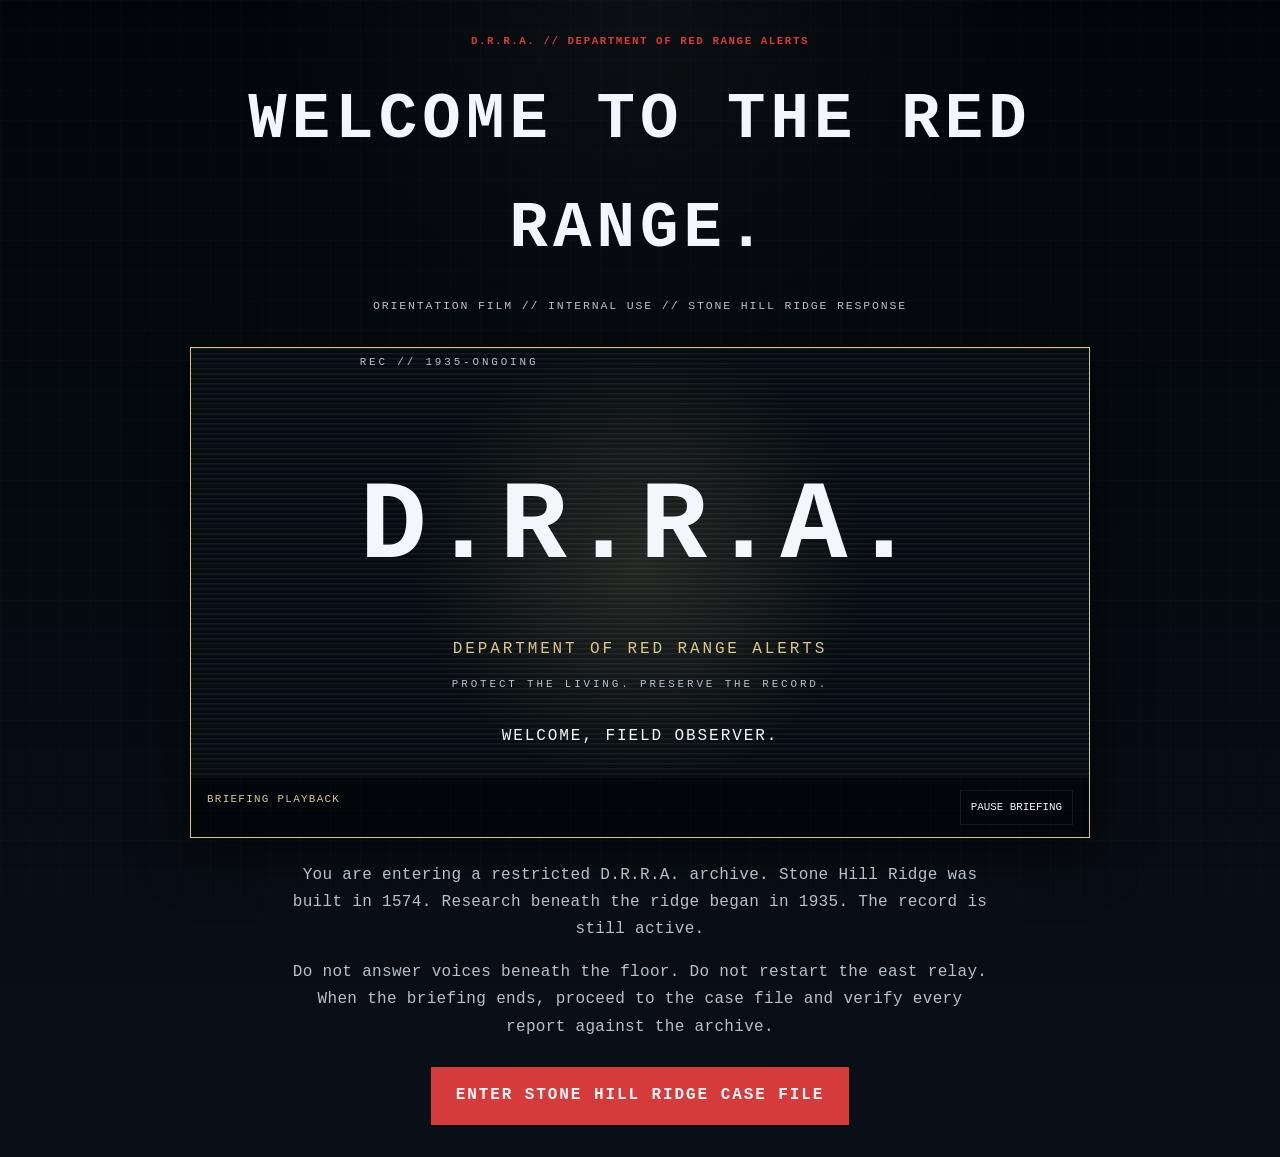
==== welcome.html @ 0f8f5e33 "Add DRRA welcome briefing page" ====
<!DOCTYPE html>
<html lang="en">
  <head>
    <meta charset="UTF-8" />
    <meta name="viewport" content="width=device-width, initial-scale=1.0" />
    <title>D.R.R.A. // Welcome Briefing</title>
    <link rel="stylesheet" href="styles.css" />
  </head>
  <body class="welcome-page">
    <main class="welcome-shell">
      <p class="section-tag">D.R.R.A. // DEPARTMENT OF RED RANGE ALERTS</p>
      <h1>WELCOME TO THE RED RANGE.</h1>
      <p class="welcome-subtitle">ORIENTATION FILM // INTERNAL USE // STONE HILL RIDGE RESPONSE</p>

      <section class="welcome-video" aria-label="D.R.R.A. welcome video">
        <div class="video-screen">
          <div class="video-scan"></div>
          <div class="video-frame">
            <span class="video-corner">REC // 1935-ONGOING</span>
            <strong>D.R.R.A.</strong>
            <span>DEPARTMENT OF RED RANGE ALERTS</span>
            <small>PROTECT THE LIVING. PRESERVE THE RECORD.</small>
          </div>
          <div class="video-caption" id="welcomeCaption">WELCOME, FIELD OBSERVER.</div>
        </div>
        <div class="video-controls">
          <span class="video-status"><span class="dot"></span>BRIEFING PLAYBACK</span>
          <button id="videoToggle" type="button">PAUSE BRIEFING</button>
        </div>
      </section>

      <div class="welcome-copy">
        <p id="welcomeNarration">You are entering a restricted D.R.R.A. archive. Stone Hill Ridge was built in 1574. Research beneath the ridge began in 1935. The record is still active.</p>
        <p>Do not answer voices beneath the floor. Do not restart the east relay. When the briefing ends, proceed to the case file and verify every report against the archive.</p>
      </div>

      <a class="btn btn-primary" href="index.html">ENTER STONE HILL RIDGE CASE FILE</a>
    </main>
    <script>
      const captions = [
        'WELCOME, FIELD OBSERVER.',
        'THE RIDGE REMEMBERS.',
        'THE ARCHIVE IS NOT EMPTY.',
        'MERCER’S SIGNAL IS STILL ACTIVE.',
        'DO NOT ANSWER THE VOICE.',
        'PROCEED TO THE CASE FILE.'
      ];
      const caption = document.getElementById('welcomeCaption');
      const toggle = document.getElementById('videoToggle');
      let playing = true;
      let captionIndex = 0;
      let timer = setInterval(nextCaption, 2600);

      function nextCaption() {
        captionIndex = (captionIndex + 1) % captions.length;
        caption.textContent = captions[captionIndex];
      }

      toggle.addEventListener('click', function () {
        playing = !playing;
        toggle.textContent = playing ? 'PAUSE BRIEFING' : 'PLAY BRIEFING';
        if (playing) {
          timer = setInterval(nextCaption, 2600);
        } else {
          clearInterval(timer);
        }
      });
    </script>
  </body>
</html>
---- styles.css ----
:root {
  --bg: #03070b;
  --bg-2: #0a1016;
  --panel: #101820;
  --panel-alt: #151f2a;
  --panel-strong: #182330;
  --line: rgba(255, 255, 255, 0.08);
  --line-strong: rgba(213, 192, 138, 0.26);
  --text: #f3f6fa;
  --muted: #b5c0cc;
  --soft: #8898a7;
  --gold: #d9c68d;
  --gold-soft: rgba(217, 198, 141, 0.1);
  --red: #d63b3b;
  --red-soft: rgba(214, 59, 59, 0.12);
  --shadow: 0 18px 45px rgba(0, 0, 0, 0.56);
}

* {
  box-sizing: border-box;
}

html {
  scroll-behavior: smooth;
}

body {
  margin: 0;
  font-family: "IBM Plex Mono", "SFMono-Regular", "Consolas", "Liberation Mono", "Courier New", monospace;
  color: var(--text);
  background:
    radial-gradient(circle at top, rgba(255,255,255,0.04), transparent 28%),
    linear-gradient(180deg, #02060a 0%, #0a1017 100%);
  line-height: 1.7;
  letter-spacing: 0.02em;
  text-rendering: optimizeLegibility;
  -webkit-font-smoothing: antialiased;
}

body::before {
  content: "";
  position: fixed;
  inset: 0;
  background-image:
    linear-gradient(rgba(255,255,255,0.015) 1px, transparent 1px),
    linear-gradient(90deg, rgba(255,255,255,0.015) 1px, transparent 1px);
  background-size: 30px 30px;
  pointer-events: none;
}

.scanlines {
  position: fixed;
  inset: 0;
  pointer-events: none;
  background: repeating-linear-gradient(
    to bottom,
    rgba(255,255,255,0.02),
    rgba(255,255,255,0.02) 1px,
    transparent 2px,
    transparent 4px
  );
  opacity: 0.7;
}

a {
  color: inherit;
  text-decoration: none;
}

img {
  max-width: 100%;
  display: block;
}

.container {
  width: min(1120px, calc(100% - 32px));
  margin: 0 auto;
}

.access-overlay {
  position: fixed;
  inset: 0;
  display: grid;
  place-items: center;
  background: rgba(4, 7, 11, 0.96);
  z-index: 999;
}

.access-panel {
  width: min(560px, calc(100% - 32px));
  max-height: calc(100vh - 32px);
  overflow-y: auto;
  background: rgba(17, 22, 29, 0.9);
  border: 1px solid var(--line);
  padding: 32px 28px 26px;
  box-shadow: var(--shadow);
}

.access-topline {
  color: var(--gold);
  font-size: 0.72rem;
  letter-spacing: 0.22em;
  text-transform: uppercase;
  margin-bottom: 18px;
}

.access-panel h1 {
  margin: 0 0 12px;
  font-size: clamp(1.8rem, 2.5vw, 2.8rem);
  color: var(--text);
  letter-spacing: 0.08em;
  text-transform: uppercase;
}

.access-panel p {
  margin: 0 0 20px;
  color: var(--muted);
}

.password-form {
  display: grid;
  gap: 12px;
}

.password-form label {
  font-size: 0.72rem;
  text-transform: uppercase;
  letter-spacing: 0.18em;
  color: var(--gold);
}

.password-form input {
  width: 100%;
  border: 1px solid var(--line);
  background: rgba(255, 255, 255, 0.03);
  color: #fff;
  padding: 14px 16px;
  font-size: 1.3rem;
  letter-spacing: 0.5em;
  outline: none;
}

.password-form button {
  border: 1px solid var(--red);
  background: var(--red);
  color: #f3f6fa;
  padding: 14px 18px;
  font-weight: 700;
  letter-spacing: 0.14em;
  text-transform: uppercase;
  cursor: pointer;
}

.error-message {
  min-height: 24px;
  margin-top: 12px;
  color: #ffb0b0;
  opacity: 0;
  transition: opacity 0.2s ease;
}

.error-message.visible {
  opacity: 1;
}

.lockdown-timer {
  min-height: 20px;
  margin: 12px 0 0;
  color: var(--gold);
  font-size: 0.72rem;
  letter-spacing: 0.14em;
  text-transform: uppercase;
  opacity: 0;
  transition: opacity 0.2s ease;
}

.lockdown-timer.visible {
  opacity: 1;
}

.site-shell {
  display: none;
}

.site-shell.visible {
  display: block;
}

.topbar {
  position: sticky;
  top: 0;
  z-index: 100;
  background: rgba(8, 12, 17, 0.96);
  border-bottom: 1px solid var(--line);
  backdrop-filter: blur(8px);
}

.topbar-inner {
  display: flex;
  align-items: center;
  justify-content: space-between;
  gap: 22px;
  min-height: 84px;
}

.brand {
  display: flex;
  align-items: center;
  gap: 12px;
  color: var(--text);
}

.brand > div:last-child {
  min-width: 0;
}

.brand-mark {
  display: grid;
  place-items: center;
  width: 52px;
  height: 52px;
  border: 1px solid var(--gold);
  background: rgba(215, 195, 141, 0.08);
  color: var(--gold);
  font-weight: 700;
  letter-spacing: 0.08em;
}

.eyebrow {
  margin: 0;
  font-size: 0.65rem;
  letter-spacing: 0.18em;
  color: var(--muted);
  text-transform: uppercase;
}

.brand h1 {
  margin: 0;
  font-size: 0.9rem;
  letter-spacing: 0.14em;
  text-transform: uppercase;
}

.main-nav {
  display: flex;
  align-items: center;
  gap: 24px;
  color: var(--muted);
  font-size: 0.72rem;
  letter-spacing: 0.15em;
  text-transform: uppercase;
}

.main-nav a:hover {
  color: var(--text);
}

.status-pill {
  display: inline-flex;
  align-items: center;
  gap: 8px;
  padding: 0.55rem 0.8rem;
  border: 1px solid var(--line);
  background: rgba(255,255,255,0.02);
  color: var(--text);
  font-size: 0.68rem;
  letter-spacing: 0.17em;
  text-transform: uppercase;
}

.status-pill.locked {
  background: var(--red-soft);
  border-color: rgba(214, 59, 59, 0.4);
}

.disclaimer {
  margin-top: 26px;
  padding: 18px 20px;
  border: 1px solid var(--line-strong);
  background: rgba(186, 73, 73, 0.04);
  color: var(--muted);
  font-size: 0.78rem;
  letter-spacing: 0.08em;
  text-transform: uppercase;
}

.dot {
  width: 8px;
  height: 8px;
  border-radius: 50%;
  background: var(--red);
  box-shadow: 0 0 8px rgba(180, 62, 62, 0.9);
}

.btn {
  display: inline-flex;
  align-items: center;
  justify-content: center;
  border-radius: 0;
  padding: 0.9rem 1.5rem;
  font-weight: 700;
  letter-spacing: 0.12em;
  text-transform: uppercase;
  transition: 0.2s ease;
}

.btn-primary {
  background: var(--red);
  color: #f5f5f5;
  border: 1px solid var(--red);
}

.btn-primary:hover {
  transform: translateY(-1px);
  box-shadow: 0 0 18px rgba(214, 59, 59, 0.2);
}

.btn-secondary {
  background: transparent;
  color: var(--text);
  border: 1px solid var(--line);
}

.hero {
  padding: 90px 0 70px;
  background:
    linear-gradient(180deg, rgba(10, 13, 18, 0.95) 0%, rgba(14, 18, 24, 0.98) 100%),
    linear-gradient(120deg, rgba(217, 198, 141, 0.04), transparent 45%);
}

.hero-grid {
  display: grid;
  grid-template-columns: 1.3fr 0.9fr;
  gap: 42px;
  align-items: center;
}

.tag,
.section-tag {
  margin: 0 0 16px;
  color: var(--red);
  font-weight: 700;
  letter-spacing: 0.14em;
  text-transform: uppercase;
  font-size: 0.68rem;
}

.hero-copy h2 {
  margin: 0;
  font-size: clamp(2.2rem, 3.5vw, 3.8rem);
  line-height: 1.12;
  letter-spacing: 0.04em;
  color: var(--text);
  text-transform: uppercase;
}

.hero-copy p {
  margin-top: 18px;
  max-width: 640px;
  color: var(--muted);
  font-size: 1.04rem;
  text-shadow: 0 0 16px rgba(255,255,255,0.03);
}

.hero-actions {
  display: flex;
  gap: 16px;
  margin-top: 30px;
  flex-wrap: wrap;
}

.hero-points {
  list-style: none;
  padding: 0;
  margin: 30px 0 0;
  display: grid;
  gap: 12px;
  color: var(--text);
  font-weight: 600;
}

.hero-points li::before {
  content: "▣";
  color: var(--gold);
  margin-right: 10px;
}

.hero-panel {
  display: flex;
  justify-content: center;
}

.panel-card {
  width: min(100%, 430px);
  background: var(--panel);
  border: 1px solid var(--line);
  border-radius: 0;
  padding: 28px 24px 22px;
  box-shadow: var(--shadow);
}

.panel-label {
  margin: 0;
  font-size: 0.66rem;
  letter-spacing: 0.18em;
  text-transform: uppercase;
  color: var(--soft);
}

.panel-card h3 {
  margin: 12px 0 18px;
  font-size: 1.7rem;
  letter-spacing: 0.12em;
  color: var(--gold);
}

.readout {
  display: grid;
  gap: 16px;
}

.readout div {
  display: flex;
  justify-content: space-between;
  align-items: center;
  gap: 12px;
  padding: 12px 14px;
  border: 1px solid var(--line);
  background: rgba(255,255,255,0.02);
}

.readout span {
  color: var(--soft);
  font-size: 0.76rem;
  letter-spacing: 0.08em;
  text-transform: uppercase;
}

.readout strong {
  color: var(--text);
  font-size: 1.06rem;
  overflow-wrap: anywhere;
  text-align: right;
}

.section {
  padding: 88px 0;
}

.stats {
  background: var(--panel-alt);
  border-top: 1px solid var(--line);
  border-bottom: 1px solid var(--line);
  padding: 18px 0;
}

.stats-grid {
  display: grid;
  grid-template-columns: repeat(4, minmax(0, 1fr));
  gap: 16px;
}

.stat-box {
  background: rgba(255,255,255,0.02);
  border: 1px solid var(--line);
  padding: 22px 18px;
  text-align: center;
}

.stat-box strong {
  display: block;
  margin-bottom: 8px;
  font-size: clamp(1.8rem, 3vw, 2.5rem);
  color: var(--gold);
  letter-spacing: 0.08em;
}

.stat-box span {
  color: var(--muted);
  letter-spacing: 0.08em;
  text-transform: uppercase;
  font-size: 0.72rem;
}

.split-layout {
  display: grid;
  grid-template-columns: 0.9fr 1.1fr;
  gap: 32px;
  align-items: center;
}

.about h3,
.section-heading h3 {
  margin: 0;
  font-size: clamp(1.7rem, 2.8vw, 2.5rem);
  line-height: 1.35;
  color: var(--text);
  letter-spacing: 0.08em;
  text-transform: uppercase;
}

.about p {
  margin: 0;
  font-size: 1.04rem;
  color: var(--muted);
}

.card-grid,
.news-grid,
.links-grid,
.intel-grid,
.data-grid,
.timeline-grid,
.dossier-grid {
  display: grid;
  gap: 22px;
}

.card-grid {
  grid-template-columns: repeat(4, minmax(0, 1fr));
  margin-top: 34px;
}

.service-card {
  background: var(--panel);
  border: 1px solid var(--line);
  border-radius: 0;
  padding: 26px 22px;
  box-shadow: var(--shadow);
  position: relative;
  overflow: hidden;
}

.service-card::before {
  content: "";
  position: absolute;
  inset: 0 auto auto 0;
  width: 100%;
  height: 2px;
  background: linear-gradient(90deg, var(--gold), transparent);
}

.icon {
  display: inline-flex;
  align-items: center;
  justify-content: center;
  width: 52px;
  height: 52px;
  background: rgba(215, 195, 141, 0.08);
  border: 1px solid rgba(215, 195, 141, 0.35);
  color: var(--gold);
  font-weight: 700;
  margin-bottom: 16px;
}

.service-card h4,
.news-item h4,
.intel-panel h4 {
  margin: 0 0 10px;
  color: var(--text);
  font-size: 1.3rem;
}

.service-card p,
.news-item p,
.site-footer p,
.site-footer li,
.intel-panel li {
  margin: 0;
  color: var(--muted);
}

.intel-panel ul {
  font-size: 0.96rem;
}

.alt-bg {
  background: rgba(255,255,255,0.02);
}

.news-grid {
  grid-template-columns: repeat(3, minmax(0, 1fr));
  margin-top: 34px;
}

.news-item {
  background: var(--panel);
  border: 1px solid var(--line);
  border-radius: 0;
  padding: 26px 22px;
}

.date {
  display: inline-block;
  margin-bottom: 12px;
  color: var(--gold);
  font-size: 0.72rem;
  letter-spacing: 0.14em;
  text-transform: uppercase;
  font-weight: 700;
}

.intel-grid {
  grid-template-columns: repeat(2, minmax(0, 1fr));
  margin-top: 30px;
}

.intel-panel {
  background: var(--panel);
  border: 1px solid var(--line);
  padding: 26px 24px;
}

.intel-panel ul {
  margin: 0;
  padding-left: 18px;
  display: grid;
  gap: 10px;
}

.timeline-grid {
  grid-template-columns: repeat(4, minmax(0, 1fr));
  margin-top: 30px;
}

.timeline-item {
  background: var(--panel);
  border: 1px solid var(--line);
  padding: 22px 18px;
}

.timeline-item .marker {
  display: inline-block;
  margin-bottom: 10px;
  color: var(--gold);
  font-size: 0.68rem;
  letter-spacing: 0.18em;
  text-transform: uppercase;
}

.timeline-item h4 {
  margin: 0 0 10px;
  font-size: 1.05rem;
  letter-spacing: 0.05em;
  text-transform: uppercase;
  color: var(--text);
}

.dossier-grid {
  grid-template-columns: repeat(4, minmax(0, 1fr));
  margin-top: 30px;
}

.dossier-card {
  background: linear-gradient(180deg, rgba(16, 24, 32, 0.95), rgba(10, 15, 20, 0.95));
  border: 1px solid var(--line);
  padding: 20px 18px;
}

.dossier-card .label {
  display: block;
  margin-bottom: 8px;
  color: var(--gold);
  font-size: 0.68rem;
  letter-spacing: 0.14em;
  text-transform: uppercase;
}

.dossier-card strong {
  display: block;
  color: var(--text);
  font-size: 1.7rem;
  margin-bottom: 8px;
}

.dossier-card p {
  margin: 0;
  color: var(--muted);
}

.data-grid {
  grid-template-columns: repeat(4, minmax(0, 1fr));
  margin-top: 30px;
}

.data-card {
  background: var(--panel);
  border: 1px solid var(--line);
  padding: 24px 20px;
  text-align: center;
}

.data-card span {
  display: block;
  color: var(--muted);
  font-size: 0.72rem;
  letter-spacing: 0.14em;
  text-transform: uppercase;
  margin-bottom: 10px;
}

.data-card strong {
  color: var(--text);
  font-size: clamp(1.9rem, 3vw, 2.5rem);
}

.archive-intro {
  max-width: 780px;
  margin: 22px 0 0;
  color: var(--muted);
}

.archive-controls {
  display: grid;
  grid-template-columns: auto minmax(220px, 1fr) auto;
  align-items: center;
  gap: 16px;
  margin: 30px 0 18px;
}

.archive-controls label,
.archive-count {
  color: var(--gold);
  font-size: 0.68rem;
  letter-spacing: 0.14em;
  text-transform: uppercase;
}

.archive-controls input {
  width: 100%;
  padding: 13px 14px;
  border: 1px solid var(--line);
  background: var(--panel);
  color: var(--text);
  font: inherit;
}

.archive-list {
  position: relative;
  max-height: 720px;
  overflow-y: auto;
  padding-right: 8px;
}

.archive-record {
  position: absolute;
  left: 0;
  right: 8px;
  height: 106px;
  border-left: 2px solid var(--gold);
  background: rgba(16, 24, 32, 0.72);
  padding: 14px 18px;
  cursor: pointer;
  transition: background 0.2s ease, border-color 0.2s ease;
}

.archive-record:hover,
.archive-record:focus {
  background: rgba(217, 198, 141, 0.1);
  border-color: var(--red);
  outline: none;
}

.archive-record-meta {
  margin-bottom: 5px;
  color: var(--gold);
  font-size: 0.65rem;
  letter-spacing: 0.12em;
}

.archive-record p {
  margin: 0;
  color: var(--muted);
  font-size: 0.88rem;
  display: -webkit-box;
  -webkit-line-clamp: 3;
  -webkit-box-orient: vertical;
  overflow: hidden;
}

.civilian-list {
  height: 77574px;
}

.civilian-record {
  height: 132px;
}

.civilian-record strong {
  color: var(--text);
}

.civilian-controls {
  margin-top: 34px;
}

.archive-note {
  margin: 14px 0 0;
  color: var(--soft);
  font-size: 0.68rem;
  letter-spacing: 0.1em;
  text-transform: uppercase;
}

.briefing-grid {
  display: grid;
  grid-template-columns: 1fr 1fr;
  gap: 22px;
  margin-top: 30px;
}

.briefing-quote {
  color: var(--gold);
  font-size: 1.05rem;
  line-height: 1.8;
}

.intel-feature {
  margin-top: 22px;
  border-color: var(--gold);
}

.intel-feature p + p {
  margin-top: 14px;
}

.founder-layout {
  display: grid;
  grid-template-columns: 1fr 1fr;
  gap: 22px;
  margin-top: 30px;
}

.founder-layout p + p {
  margin-top: 14px;
}

.founder-reveal {
  margin-top: 22px;
  border-color: var(--red);
}

.founder-reveal ol {
  margin: 0;
  padding-left: 22px;
  color: var(--muted);
  display: grid;
  gap: 12px;
}

.founder-reveal .disclaimer {
  margin-bottom: 0;
}

.specimen-layout {
  display: grid;
  grid-template-columns: 1fr 1fr;
  gap: 22px;
  margin-top: 30px;
}

.specimen-layout p + p {
  margin-top: 14px;
}

.specimen-layout ul,
.specimen-reveal ol {
  margin: 18px 0 0;
  padding-left: 22px;
  color: var(--muted);
  display: grid;
  gap: 10px;
}

.specimen-reveal {
  margin-top: 22px;
  border-color: var(--red);
}

body.report-open {
  overflow: hidden;
}

.report-modal[hidden] {
  display: none;
}

.report-modal {
  position: fixed;
  inset: 0;
  z-index: 1100;
  display: grid;
  place-items: center;
  padding: 24px;
}

.report-modal-backdrop {
  position: absolute;
  inset: 0;
  background: rgba(3, 7, 11, 0.88);
}

.report-panel {
  position: relative;
  width: min(860px, 100%);
  max-height: min(900px, calc(100vh - 48px));
  overflow-y: auto;
  padding: 34px;
  background: var(--panel);
  border: 1px solid var(--gold);
  box-shadow: var(--shadow);
}

.report-close {
  float: right;
  border: 1px solid var(--line);
  background: transparent;
  color: var(--muted);
  padding: 8px 12px;
  font: inherit;
  font-size: 0.68rem;
  letter-spacing: 0.12em;
  cursor: pointer;
}

.report-panel h3 {
  clear: both;
  margin: 28px 0 22px;
  color: var(--text);
  letter-spacing: 0.08em;
}

.report-body {
  color: var(--muted);
}

.report-lead {
  padding: 18px;
  border-left: 2px solid var(--red);
  background: var(--red-soft);
  color: var(--text);
}

.report-body section {
  margin-top: 24px;
  padding-top: 20px;
  border-top: 1px solid var(--line);
}

.report-body h4 {
  margin: 0 0 8px;
  color: var(--gold);
  font-size: 0.82rem;
  letter-spacing: 0.14em;
  text-transform: uppercase;
}

.report-body p {
  margin: 0;
}

.report-signoff {
  margin-top: 28px;
  padding-top: 18px;
  border-top: 1px solid var(--line-strong);
  color: var(--gold);
  font-size: 0.7rem;
  letter-spacing: 0.1em;
}

.links-grid {
  grid-template-columns: repeat(3, minmax(0, 1fr));
  margin-top: 30px;
}

.links-grid a {
  display: flex;
  align-items: center;
  min-height: 72px;
  padding: 20px 22px;
  background: var(--panel);
  border: 1px solid var(--line);
  color: var(--text);
  font-weight: 700;
  letter-spacing: 0.08em;
  text-transform: uppercase;
}

.site-footer {
  background: rgba(8, 12, 17, 0.96);
  border-top: 1px solid var(--line);
  color: var(--text);
  padding-top: 62px;
}

.footer-grid {
  display: grid;
  grid-template-columns: 1.2fr 1fr 1fr;
  gap: 28px;
}

.briefing-grid {
  grid-template-columns: 1fr;
}

.founder-layout {
  grid-template-columns: 1fr;
}

.specimen-layout {
  grid-template-columns: 1fr;
}

.site-footer h4,
.site-footer h5 {
  margin: 0 0 14px;
  letter-spacing: 0.08em;
  text-transform: uppercase;
}

.footer-contact a {
  display: inline-block;
  margin-top: 8px;
  color: var(--gold);
  letter-spacing: 0.1em;
}

.welcome-page {
  min-height: 100vh;
  display: grid;
  place-items: center;
  padding: 32px 16px;
}

.welcome-shell {
  width: min(900px, 100%);
  text-align: center;
}

.welcome-shell h1 {
  margin: 0;
  font-size: clamp(2rem, 5vw, 4.5rem);
  letter-spacing: 0.08em;
}

.welcome-subtitle {
  color: var(--muted);
  letter-spacing: 0.16em;
  font-size: 0.72rem;
}

.welcome-video {
  margin: 32px 0 24px;
  border: 1px solid var(--gold);
  background: #020509;
  box-shadow: var(--shadow);
}

.video-screen {
  position: relative;
  min-height: 430px;
  display: grid;
  place-items: center;
  overflow: hidden;
  background: radial-gradient(circle, rgba(217, 198, 141, 0.14), transparent 45%), #050b10;
}

.video-scan {
  position: absolute;
  inset: 0;
  background: repeating-linear-gradient(to bottom, rgba(255,255,255,0.06), rgba(255,255,255,0.06) 1px, transparent 2px, transparent 5px);
  animation: scan 5s linear infinite;
}

.video-frame {
  position: relative;
  display: grid;
  gap: 12px;
  color: var(--gold);
  letter-spacing: 0.18em;
}

.video-frame strong {
  font-size: clamp(3rem, 10vw, 7rem);
  color: var(--text);
}

.video-frame small,
.video-corner {
  color: var(--muted);
  font-size: 0.68rem;
}

.video-corner {
  position: absolute;
  top: -80px;
  left: 0;
}

.video-caption {
  position: absolute;
  bottom: 28px;
  color: var(--text);
  letter-spacing: 0.12em;
  animation: caption-glow 2s ease-in-out infinite;
}

.video-controls {
  display: flex;
  justify-content: space-between;
  gap: 16px;
  padding: 12px 16px;
  color: var(--gold);
  font-size: 0.68rem;
  letter-spacing: 0.12em;
}

.video-controls button {
  border: 1px solid var(--line);
  background: transparent;
  color: var(--text);
  padding: 7px 10px;
  font: inherit;
  cursor: pointer;
}

.welcome-copy {
  max-width: 700px;
  margin: 0 auto 26px;
  color: var(--muted);
}

@keyframes scan {
  from { transform: translateY(-8%); }
  to { transform: translateY(8%); }
}

@keyframes caption-glow {
  0%, 100% { opacity: 0.65; }
  50% { opacity: 1; }
}

.site-footer ul {
  margin: 0;
  padding: 0;
  list-style: none;
  display: grid;
  gap: 8px;
}

.bottom-bar {
  border-top: 1px solid rgba(255,255,255,0.08);
  margin-top: 34px;
  padding: 18px 0 28px;
}

.bottom-bar p {
  color: var(--gold);
  letter-spacing: 0.14em;
  text-transform: uppercase;
  font-size: 0.7rem;
}

@media (max-width: 900px) {
  .hero-grid,
  .split-layout,
  .card-grid,
  .news-grid,
  .links-grid,
  .intel-grid,
  .data-grid,
  .timeline-grid,
  .dossier-grid,
  .footer-grid {
    grid-template-columns: 1fr 1fr;
  }

  .main-nav {
    display: flex;
    flex: 1 0 100%;
    order: 3;
    gap: 18px;
    overflow-x: auto;
    padding: 2px 0 4px;
    scrollbar-width: thin;
  }

  .main-nav a {
    flex: 0 0 auto;
    white-space: nowrap;
  }
}

@media (max-width: 640px) {
  .hero-grid,
  .split-layout,
  .card-grid,
  .news-grid,
  .links-grid,
  .intel-grid,
  .data-grid,
  .timeline-grid,
  .dossier-grid,
  .footer-grid,
  .stats-grid {
    grid-template-columns: 1fr;
  }

  .archive-controls {
    grid-template-columns: 1fr;
    gap: 8px;
  }

  .topbar-inner {
    flex-wrap: wrap;
    padding: 12px 0;
  }

  .brand {
    min-width: 0;
    flex: 1;
  }

  .eyebrow {
    white-space: nowrap;
    overflow: hidden;
    text-overflow: ellipsis;
  }

  .status-pill {
    flex: 0 0 auto;
    max-width: 48%;
    overflow: hidden;
    text-overflow: ellipsis;
    white-space: nowrap;
  }

  .hero {
    padding-top: 70px;
  }

  .brand h1 {
    font-size: 0.7rem;
    letter-spacing: 0.08em;
  }

  .hero-copy h2 {
    font-size: 2.1rem;
  }

  .btn {
    width: 100%;
  }

  .hero-actions {
    flex-direction: column;
  }

  .readout div {
    align-items: flex-start;
  }
}
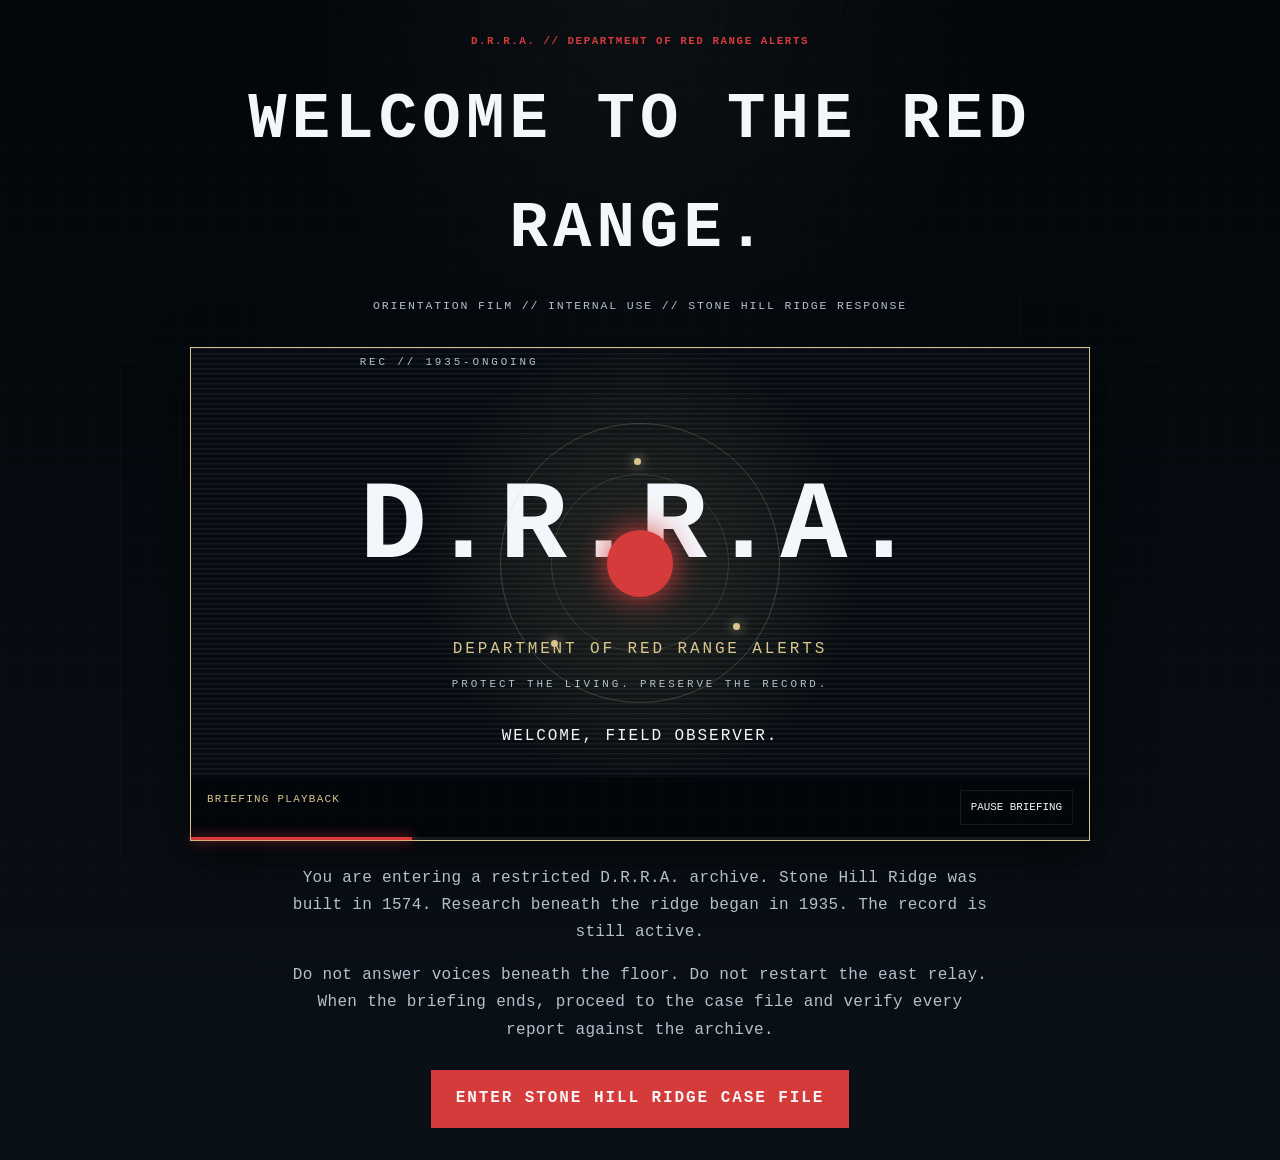
==== commit 9ed0667b: "Improve abstract DRRA welcome briefing" ====
--- a/welcome.html
+++ b/welcome.html
@@ -17,9 +17,10 @@
           <div class="video-scan"></div>
           <div class="video-frame">
             <span class="video-corner">REC // 1935-ONGOING</span>
-            <strong>D.R.R.A.</strong>
-            <span>DEPARTMENT OF RED RANGE ALERTS</span>
-            <small>PROTECT THE LIVING. PRESERVE THE RECORD.</small>
+            <div class="signal-orbit"><span></span><span></span><span></span></div>
+            <strong id="videoTitle">D.R.R.A.</strong>
+            <span id="videoDescription">DEPARTMENT OF RED RANGE ALERTS</span>
+            <small id="videoDetail">PROTECT THE LIVING. PRESERVE THE RECORD.</small>
           </div>
           <div class="video-caption" id="welcomeCaption">WELCOME, FIELD OBSERVER.</div>
         </div>
@@ -27,6 +28,7 @@
           <span class="video-status"><span class="dot"></span>BRIEFING PLAYBACK</span>
           <button id="videoToggle" type="button">PAUSE BRIEFING</button>
         </div>
+        <div class="video-progress"><span id="videoProgress"></span></div>
       </section>
 
       <div class="welcome-copy">
@@ -46,23 +48,51 @@
         'PROCEED TO THE CASE FILE.'
       ];
       const caption = document.getElementById('welcomeCaption');
+      const title = document.getElementById('videoTitle');
+      const description = document.getElementById('videoDescription');
+      const detail = document.getElementById('videoDetail');
+      const progress = document.getElementById('videoProgress');
       const toggle = document.getElementById('videoToggle');
+      const scenes = [
+        ['D.R.R.A.', 'DEPARTMENT OF RED RANGE ALERTS', 'PROTECT THE LIVING. PRESERVE THE RECORD.'],
+        ['1574', 'STONE HILL RIDGE ESTABLISHED', 'A TOWN BUILT ABOVE AN UNMAPPED ROOT NETWORK.'],
+        ['1935', 'VALE RESEARCH PROGRAM BEGINS', 'HEAT, SOUND, AND ELECTRICITY ENTER THE DEEP CHAMBER.'],
+        ['EAST RELAY', 'SIGNAL CONDUIT ACTIVE', 'THE ARCHIVE BEGINS RETURNING WHAT THE RIDGE REMEMBERED.'],
+        ['F-01', 'BIOHAZARD PATTERN DETECTED', 'FREEZING HOSTS EXTEND THE ROOTS THROUGH THE TOWN.'],
+        ['STATUS: OPEN', 'THE CLIMAX IS ACTIVE', 'MERCER’S SIGNAL HAS NOT STOPPED.']
+      ];
+      const sceneDuration = 5200;
       let playing = true;
       let captionIndex = 0;
-      let timer = setInterval(nextCaption, 2600);
+      let sceneStartedAt = Date.now();
+      let timer = setInterval(nextCaption, sceneDuration);
+      let progressTimer = setInterval(updateProgress, 80);
 
       function nextCaption() {
         captionIndex = (captionIndex + 1) % captions.length;
         caption.textContent = captions[captionIndex];
+        const scene = scenes[captionIndex];
+        title.textContent = scene[0];
+        description.textContent = scene[1];
+        detail.textContent = scene[2];
+        sceneStartedAt = Date.now();
+      }
+
+      function updateProgress() {
+        const elapsed = Math.min(sceneDuration, Date.now() - sceneStartedAt);
+        progress.style.width = `${(elapsed / sceneDuration) * 100}%`;
       }
 
       toggle.addEventListener('click', function () {
         playing = !playing;
         toggle.textContent = playing ? 'PAUSE BRIEFING' : 'PLAY BRIEFING';
         if (playing) {
-          timer = setInterval(nextCaption, 2600);
+          sceneStartedAt = Date.now();
+          timer = setInterval(nextCaption, sceneDuration);
+          progressTimer = setInterval(updateProgress, 80);
         } else {
           clearInterval(timer);
+          clearInterval(progressTimer);
         }
       });
     </script>
--- a/styles.css
+++ b/styles.css
@@ -1078,6 +1078,7 @@
   gap: 12px;
   color: var(--gold);
   letter-spacing: 0.18em;
+  z-index: 1;
 }
 
 .video-frame strong {
@@ -1090,6 +1091,48 @@
   color: var(--muted);
   font-size: 0.68rem;
 }
+
+.signal-orbit {
+  position: absolute;
+  top: 50%;
+  left: 50%;
+  width: 280px;
+  height: 280px;
+  border: 1px solid rgba(217, 198, 141, 0.24);
+  border-radius: 50%;
+  transform: translate(-50%, -50%);
+  animation: orbit-spin 12s linear infinite;
+  pointer-events: none;
+}
+
+.signal-orbit::before,
+.signal-orbit::after {
+  content: "";
+  position: absolute;
+  inset: 18%;
+  border: 1px solid rgba(217, 198, 141, 0.16);
+  border-radius: 50%;
+}
+
+.signal-orbit::after {
+  inset: 38%;
+  background: var(--red);
+  box-shadow: 0 0 30px var(--red);
+  border: 0;
+}
+
+.signal-orbit span {
+  position: absolute;
+  width: 7px;
+  height: 7px;
+  border-radius: 50%;
+  background: var(--gold);
+  box-shadow: 0 0 12px var(--gold);
+}
+
+.signal-orbit span:nth-child(1) { top: 12%; left: 48%; }
+.signal-orbit span:nth-child(2) { right: 14%; bottom: 26%; }
+.signal-orbit span:nth-child(3) { left: 18%; bottom: 20%; }
 
 .video-corner {
   position: absolute;
@@ -1103,6 +1146,19 @@
   color: var(--text);
   letter-spacing: 0.12em;
   animation: caption-glow 2s ease-in-out infinite;
+}
+
+.video-progress {
+  height: 3px;
+  background: rgba(255,255,255,0.08);
+}
+
+.video-progress span {
+  display: block;
+  width: 0;
+  height: 100%;
+  background: var(--red);
+  box-shadow: 0 0 12px var(--red);
 }
 
 .video-controls {
@@ -1138,6 +1194,10 @@
 @keyframes caption-glow {
   0%, 100% { opacity: 0.65; }
   50% { opacity: 1; }
+}
+
+@keyframes orbit-spin {
+  to { transform: translate(-50%, -50%) rotate(360deg); }
 }
 
 .site-footer ul {
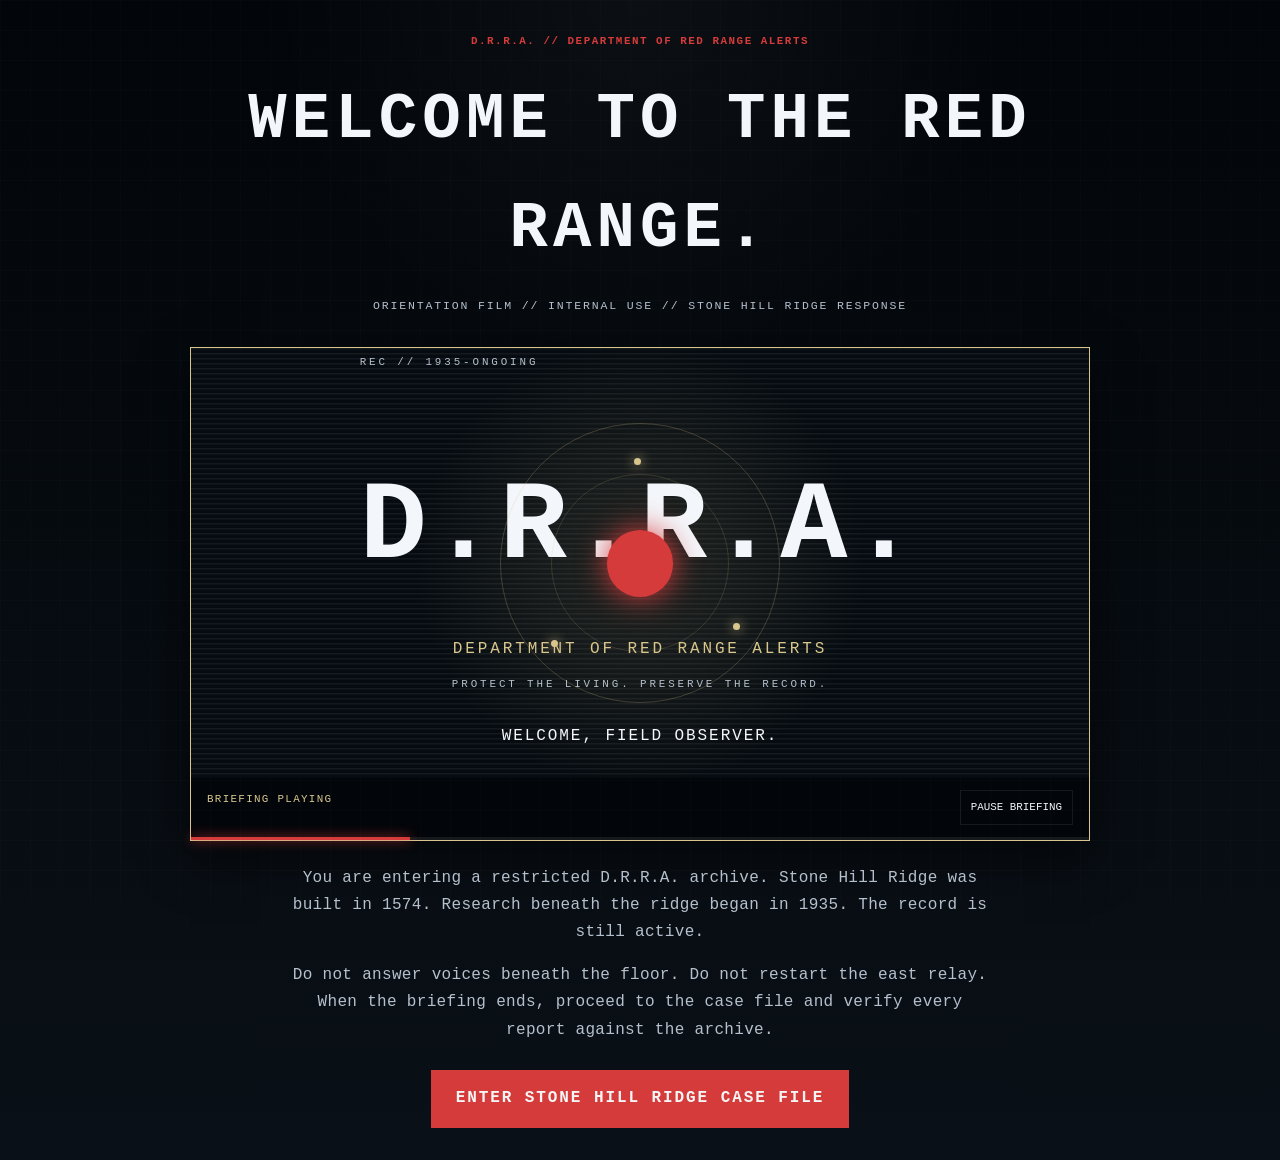
==== commit a96791e1: "Fix welcome briefing playback" ====
--- a/welcome.html
+++ b/welcome.html
@@ -25,7 +25,7 @@
           <div class="video-caption" id="welcomeCaption">WELCOME, FIELD OBSERVER.</div>
         </div>
         <div class="video-controls">
-          <span class="video-status"><span class="dot"></span>BRIEFING PLAYBACK</span>
+          <span class="video-status" id="videoStatus"><span class="dot"></span>BRIEFING PLAYING</span>
           <button id="videoToggle" type="button">PAUSE BRIEFING</button>
         </div>
         <div class="video-progress"><span id="videoProgress"></span></div>
@@ -39,60 +39,56 @@
       <a class="btn btn-primary" href="index.html">ENTER STONE HILL RIDGE CASE FILE</a>
     </main>
     <script>
-      const captions = [
-        'WELCOME, FIELD OBSERVER.',
-        'THE RIDGE REMEMBERS.',
-        'THE ARCHIVE IS NOT EMPTY.',
-        'MERCER’S SIGNAL IS STILL ACTIVE.',
-        'DO NOT ANSWER THE VOICE.',
-        'PROCEED TO THE CASE FILE.'
-      ];
       const caption = document.getElementById('welcomeCaption');
       const title = document.getElementById('videoTitle');
       const description = document.getElementById('videoDescription');
       const detail = document.getElementById('videoDetail');
       const progress = document.getElementById('videoProgress');
       const toggle = document.getElementById('videoToggle');
+      const status = document.getElementById('videoStatus');
       const scenes = [
-        ['D.R.R.A.', 'DEPARTMENT OF RED RANGE ALERTS', 'PROTECT THE LIVING. PRESERVE THE RECORD.'],
-        ['1574', 'STONE HILL RIDGE ESTABLISHED', 'A TOWN BUILT ABOVE AN UNMAPPED ROOT NETWORK.'],
-        ['1935', 'VALE RESEARCH PROGRAM BEGINS', 'HEAT, SOUND, AND ELECTRICITY ENTER THE DEEP CHAMBER.'],
-        ['EAST RELAY', 'SIGNAL CONDUIT ACTIVE', 'THE ARCHIVE BEGINS RETURNING WHAT THE RIDGE REMEMBERED.'],
-        ['F-01', 'BIOHAZARD PATTERN DETECTED', 'FREEZING HOSTS EXTEND THE ROOTS THROUGH THE TOWN.'],
-        ['STATUS: OPEN', 'THE CLIMAX IS ACTIVE', 'MERCER’S SIGNAL HAS NOT STOPPED.']
+        ['D.R.R.A.', 'DEPARTMENT OF RED RANGE ALERTS', 'PROTECT THE LIVING. PRESERVE THE RECORD.', 'WELCOME, FIELD OBSERVER.'],
+        ['1574', 'STONE HILL RIDGE ESTABLISHED', 'A TOWN BUILT ABOVE AN UNMAPPED ROOT NETWORK.', 'THE RIDGE REMEMBERS.'],
+        ['1935', 'VALE RESEARCH PROGRAM BEGINS', 'HEAT, SOUND, AND ELECTRICITY ENTER THE DEEP CHAMBER.', 'THE ARCHIVE IS NOT EMPTY.'],
+        ['EAST RELAY', 'SIGNAL CONDUIT ACTIVE', 'THE ARCHIVE BEGINS RETURNING WHAT THE RIDGE REMEMBERED.', 'MERCER’S SIGNAL IS STILL ACTIVE.'],
+        ['F-01', 'BIOHAZARD PATTERN DETECTED', 'FREEZING HOSTS EXTEND THE ROOTS THROUGH THE TOWN.', 'DO NOT ANSWER THE VOICE.'],
+        ['STATUS: OPEN', 'THE CLIMAX IS ACTIVE', 'MERCER’S SIGNAL HAS NOT STOPPED.', 'PROCEED TO THE CASE FILE.']
       ];
       const sceneDuration = 5200;
       let playing = true;
       let captionIndex = 0;
-      let sceneStartedAt = Date.now();
-      let timer = setInterval(nextCaption, sceneDuration);
-      let progressTimer = setInterval(updateProgress, 80);
+      let sceneStartedAt = performance.now();
 
-      function nextCaption() {
-        captionIndex = (captionIndex + 1) % captions.length;
-        caption.textContent = captions[captionIndex];
+      function showScene() {
         const scene = scenes[captionIndex];
         title.textContent = scene[0];
         description.textContent = scene[1];
         detail.textContent = scene[2];
-        sceneStartedAt = Date.now();
+        caption.textContent = scene[3];
       }
 
-      function updateProgress() {
-        const elapsed = Math.min(sceneDuration, Date.now() - sceneStartedAt);
-        progress.style.width = `${(elapsed / sceneDuration) * 100}%`;
+      function animateBriefing(now) {
+        if (playing) {
+          const elapsed = now - sceneStartedAt;
+          if (elapsed >= sceneDuration) {
+            captionIndex = (captionIndex + 1) % scenes.length;
+            sceneStartedAt = now;
+            showScene();
+          }
+          progress.style.width = `${Math.min(100, ((now - sceneStartedAt) / sceneDuration) * 100)}%`;
+        }
+        window.requestAnimationFrame(animateBriefing);
       }
+
+      showScene();
+      window.requestAnimationFrame(animateBriefing);
 
       toggle.addEventListener('click', function () {
         playing = !playing;
         toggle.textContent = playing ? 'PAUSE BRIEFING' : 'PLAY BRIEFING';
+        status.innerHTML = `<span class="dot"></span>BRIEFING ${playing ? 'PLAYING' : 'PAUSED'}`;
         if (playing) {
-          sceneStartedAt = Date.now();
-          timer = setInterval(nextCaption, sceneDuration);
-          progressTimer = setInterval(updateProgress, 80);
-        } else {
-          clearInterval(timer);
-          clearInterval(progressTimer);
+          sceneStartedAt = performance.now();
         }
       });
     </script>
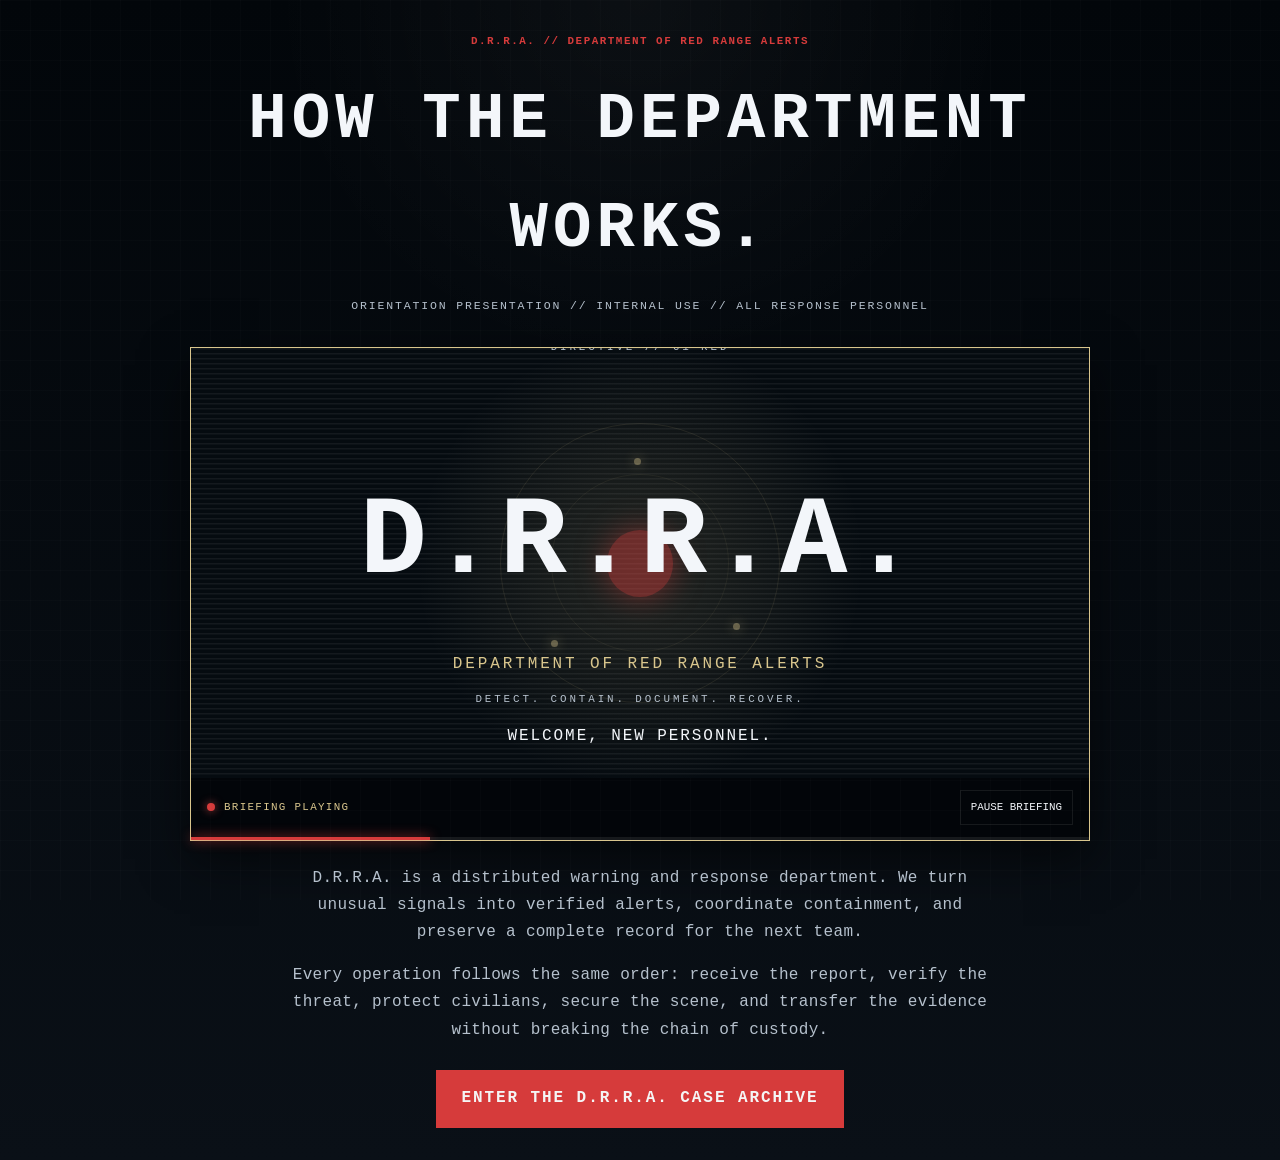
==== commit a247c1f1: "Improve department briefing layout" ====
--- a/welcome.html
+++ b/welcome.html
@@ -9,20 +9,20 @@
   <body class="welcome-page">
     <main class="welcome-shell">
       <p class="section-tag">D.R.R.A. // DEPARTMENT OF RED RANGE ALERTS</p>
-      <h1>WELCOME TO THE RED RANGE.</h1>
-      <p class="welcome-subtitle">ORIENTATION FILM // INTERNAL USE // STONE HILL RIDGE RESPONSE</p>
+      <h1>HOW THE DEPARTMENT WORKS.</h1>
+      <p class="welcome-subtitle">ORIENTATION PRESENTATION // INTERNAL USE // ALL RESPONSE PERSONNEL</p>
 
       <section class="welcome-video" aria-label="D.R.R.A. welcome video">
         <div class="video-screen">
           <div class="video-scan"></div>
           <div class="video-frame">
-            <span class="video-corner">REC // 1935-ONGOING</span>
+            <span class="video-corner">DIRECTIVE // 01-RED</span>
             <div class="signal-orbit"><span></span><span></span><span></span></div>
             <strong id="videoTitle">D.R.R.A.</strong>
             <span id="videoDescription">DEPARTMENT OF RED RANGE ALERTS</span>
-            <small id="videoDetail">PROTECT THE LIVING. PRESERVE THE RECORD.</small>
+            <small id="videoDetail">DETECT. CONTAIN. DOCUMENT. RECOVER.</small>
           </div>
-          <div class="video-caption" id="welcomeCaption">WELCOME, FIELD OBSERVER.</div>
+          <div class="video-caption" id="welcomeCaption">WELCOME, NEW PERSONNEL.</div>
         </div>
         <div class="video-controls">
           <span class="video-status" id="videoStatus"><span class="dot"></span>BRIEFING PLAYING</span>
@@ -32,11 +32,11 @@
       </section>
 
       <div class="welcome-copy">
-        <p id="welcomeNarration">You are entering a restricted D.R.R.A. archive. Stone Hill Ridge was built in 1574. Research beneath the ridge began in 1935. The record is still active.</p>
-        <p>Do not answer voices beneath the floor. Do not restart the east relay. When the briefing ends, proceed to the case file and verify every report against the archive.</p>
+        <p id="welcomeNarration">D.R.R.A. is a distributed warning and response department. We turn unusual signals into verified alerts, coordinate containment, and preserve a complete record for the next team.</p>
+        <p>Every operation follows the same order: receive the report, verify the threat, protect civilians, secure the scene, and transfer the evidence without breaking the chain of custody.</p>
       </div>
 
-      <a class="btn btn-primary" href="index.html">ENTER STONE HILL RIDGE CASE FILE</a>
+      <a class="btn btn-primary" href="index.html">ENTER THE D.R.R.A. CASE ARCHIVE</a>
     </main>
     <script>
       const caption = document.getElementById('welcomeCaption');
@@ -47,12 +47,13 @@
       const toggle = document.getElementById('videoToggle');
       const status = document.getElementById('videoStatus');
       const scenes = [
-        ['D.R.R.A.', 'DEPARTMENT OF RED RANGE ALERTS', 'PROTECT THE LIVING. PRESERVE THE RECORD.', 'WELCOME, FIELD OBSERVER.'],
-        ['1574', 'STONE HILL RIDGE ESTABLISHED', 'A TOWN BUILT ABOVE AN UNMAPPED ROOT NETWORK.', 'THE RIDGE REMEMBERS.'],
-        ['1935', 'VALE RESEARCH PROGRAM BEGINS', 'HEAT, SOUND, AND ELECTRICITY ENTER THE DEEP CHAMBER.', 'THE ARCHIVE IS NOT EMPTY.'],
-        ['EAST RELAY', 'SIGNAL CONDUIT ACTIVE', 'THE ARCHIVE BEGINS RETURNING WHAT THE RIDGE REMEMBERED.', 'MERCER’S SIGNAL IS STILL ACTIVE.'],
-        ['F-01', 'BIOHAZARD PATTERN DETECTED', 'FREEZING HOSTS EXTEND THE ROOTS THROUGH THE TOWN.', 'DO NOT ANSWER THE VOICE.'],
-        ['STATUS: OPEN', 'THE CLIMAX IS ACTIVE', 'MERCER’S SIGNAL HAS NOT STOPPED.', 'PROCEED TO THE CASE FILE.']
+        ['D.R.R.A.', 'DEPARTMENT OF RED RANGE ALERTS', 'DETECT. CONTAIN. DOCUMENT. RECOVER.', 'WELCOME, NEW PERSONNEL.'],
+        ['01 // INTAKE', 'REPORTS ENTER THROUGH THE RED DESK', 'CALLS, SENSOR FLAGS, AND FIELD NOTES RECEIVE A TIME-STAMPED ID.', 'NO REPORT IS DISCARDED.'],
+        ['02 // VERIFICATION', 'ANALYSTS TEST THE SIGNAL', 'TWO-PERSON REVIEW SEPARATES NOISE, RUMOR, AND CONFIRMED RED-RANGE EVENTS.', 'VERIFY BEFORE ESCALATING.'],
+        ['03 // RESPONSE', 'TEAMS MOVE BY ROLE', 'CIVILIAN SAFETY LEADS. OPERATIONS SECURES THE PERIMETER. MEDICAL AND TECHNICAL UNITS FOLLOW.', 'ONE INCIDENT. ONE COMMAND.'],
+        ['04 // CONTAINMENT', 'THE SCENE BECOMES A CONTROLLED ZONE', 'ACCESS IS LOGGED, HAZARDS ARE MARKED, AND EVERY SAMPLE IS SEALED IN DUPLICATE.', 'PROTECT THE RECORD.'],
+        ['05 // ARCHIVE', 'EVIDENCE RETURNS TO THE INDEX', 'FIELD DATA, DECISIONS, AND UNRESOLVED QUESTIONS REMAIN AVAILABLE TO THE NEXT SHIFT.', 'NOTHING IMPORTANT STAYS UNFILED.'],
+        ['06 // REVIEW', 'COMMAND CLOSES THE LOOP', 'AFTER-ACTION REVIEW UPDATES PROCEDURES, TRAINING, AND THE DEPARTMENT-WIDE ALERT MODEL.', 'LEARN. ADAPT. RESPOND.']
       ];
       const sceneDuration = 5200;
       let playing = true;
--- a/styles.css
+++ b/styles.css
@@ -285,6 +285,8 @@
 }
 
 .dot {
+  display: inline-block;
+  flex: 0 0 8px;
   width: 8px;
   height: 8px;
   border-radius: 50%;
@@ -1103,6 +1105,7 @@
   transform: translate(-50%, -50%);
   animation: orbit-spin 12s linear infinite;
   pointer-events: none;
+  opacity: 0.42;
 }
 
 .signal-orbit::before,
@@ -1140,6 +1143,11 @@
   left: 0;
 }
 
+.video-frame > :not(.signal-orbit) {
+  position: relative;
+  z-index: 2;
+}
+
 .video-caption {
   position: absolute;
   bottom: 28px;
@@ -1169,6 +1177,13 @@
   color: var(--gold);
   font-size: 0.68rem;
   letter-spacing: 0.12em;
+}
+
+.video-status {
+  display: inline-flex;
+  align-items: center;
+  gap: 9px;
+  min-width: 0;
 }
 
 .video-controls button {
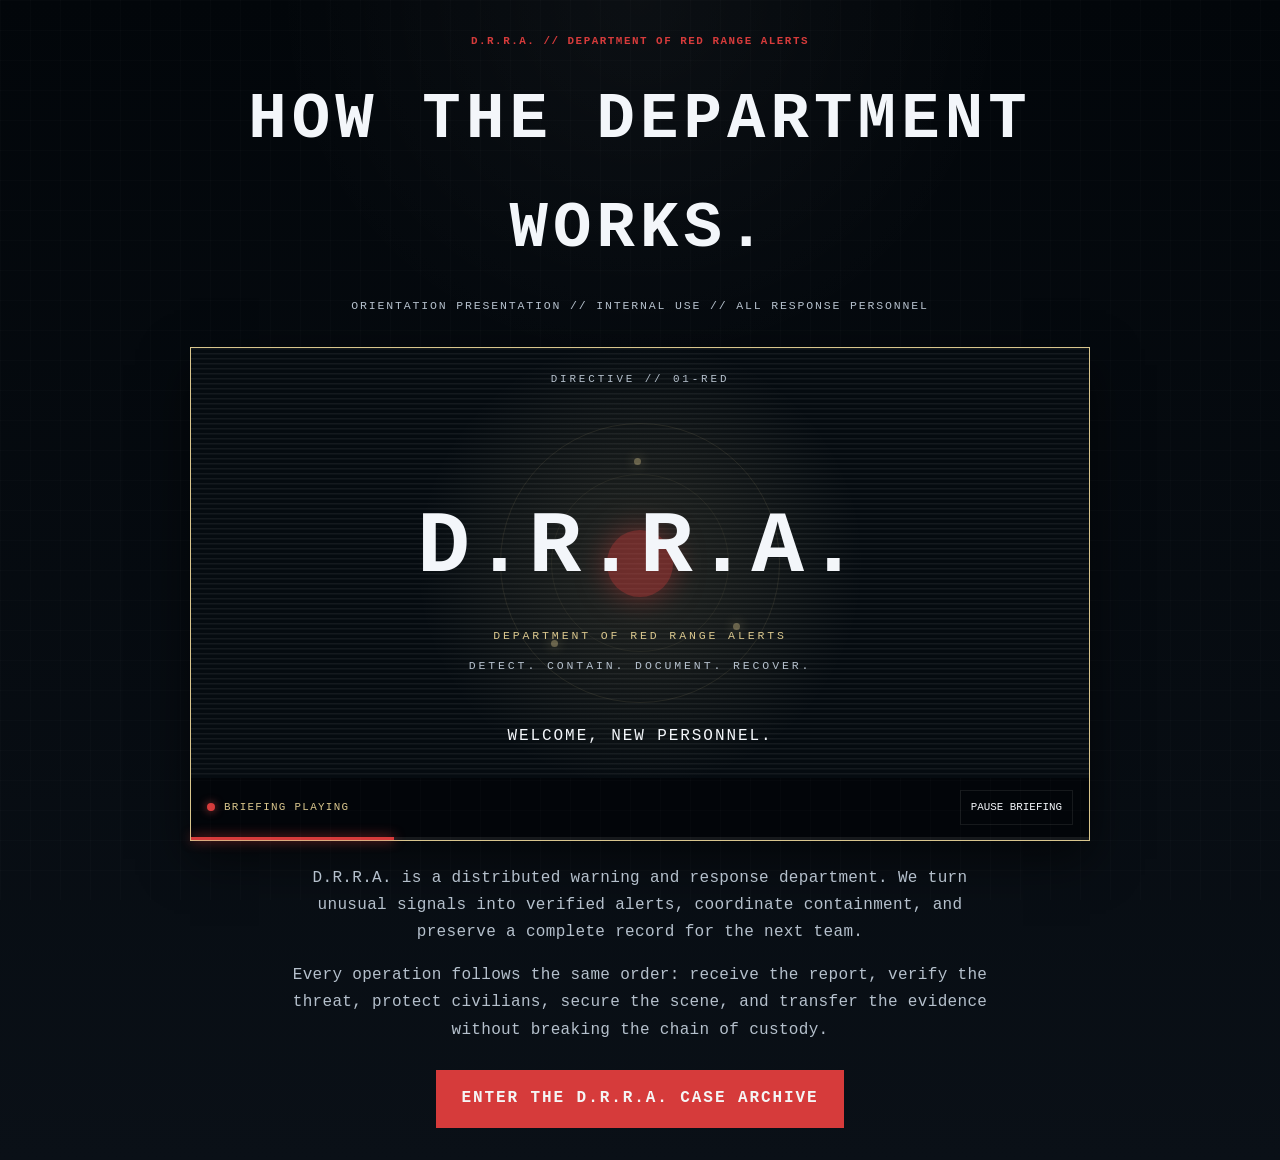
==== commit e4d45564: "Make briefing steps 2 to 4 compact" ====
--- a/welcome.html
+++ b/welcome.html
@@ -43,6 +43,7 @@
       const title = document.getElementById('videoTitle');
       const description = document.getElementById('videoDescription');
       const detail = document.getElementById('videoDetail');
+      const frame = document.querySelector('.video-frame');
       const progress = document.getElementById('videoProgress');
       const toggle = document.getElementById('videoToggle');
       const status = document.getElementById('videoStatus');
@@ -62,6 +63,7 @@
 
       function showScene() {
         const scene = scenes[captionIndex];
+        frame.classList.toggle('compact-scene', captionIndex >= 2 && captionIndex <= 4);
         title.textContent = scene[0];
         description.textContent = scene[1];
         detail.textContent = scene[2];
--- a/styles.css
+++ b/styles.css
@@ -1077,21 +1077,44 @@
 .video-frame {
   position: relative;
   display: grid;
-  gap: 12px;
+  gap: 14px;
+  padding: 0 24px;
   color: var(--gold);
   letter-spacing: 0.18em;
   z-index: 1;
+  line-height: 1.5;
 }
 
 .video-frame strong {
-  font-size: clamp(3rem, 10vw, 7rem);
-  color: var(--text);
+  font-size: clamp(2.4rem, 8vw, 5.5rem);
+  color: var(--text);
+}
+
+.video-frame.compact-scene {
+  gap: 10px;
+}
+
+.video-frame.compact-scene strong {
+  font-size: clamp(1.65rem, 5vw, 3.2rem);
+}
+
+.video-frame.compact-scene span:not(.video-corner),
+.video-frame.compact-scene small {
+  font-size: clamp(0.5rem, 1.2vw, 0.62rem);
+  line-height: 1.3;
 }
 
 .video-frame small,
 .video-corner {
   color: var(--muted);
   font-size: 0.68rem;
+}
+
+.video-frame span:not(.video-corner),
+.video-frame small {
+  max-width: 520px;
+  font-size: clamp(0.56rem, 1.5vw, 0.72rem);
+  line-height: 1.45;
 }
 
 .signal-orbit {
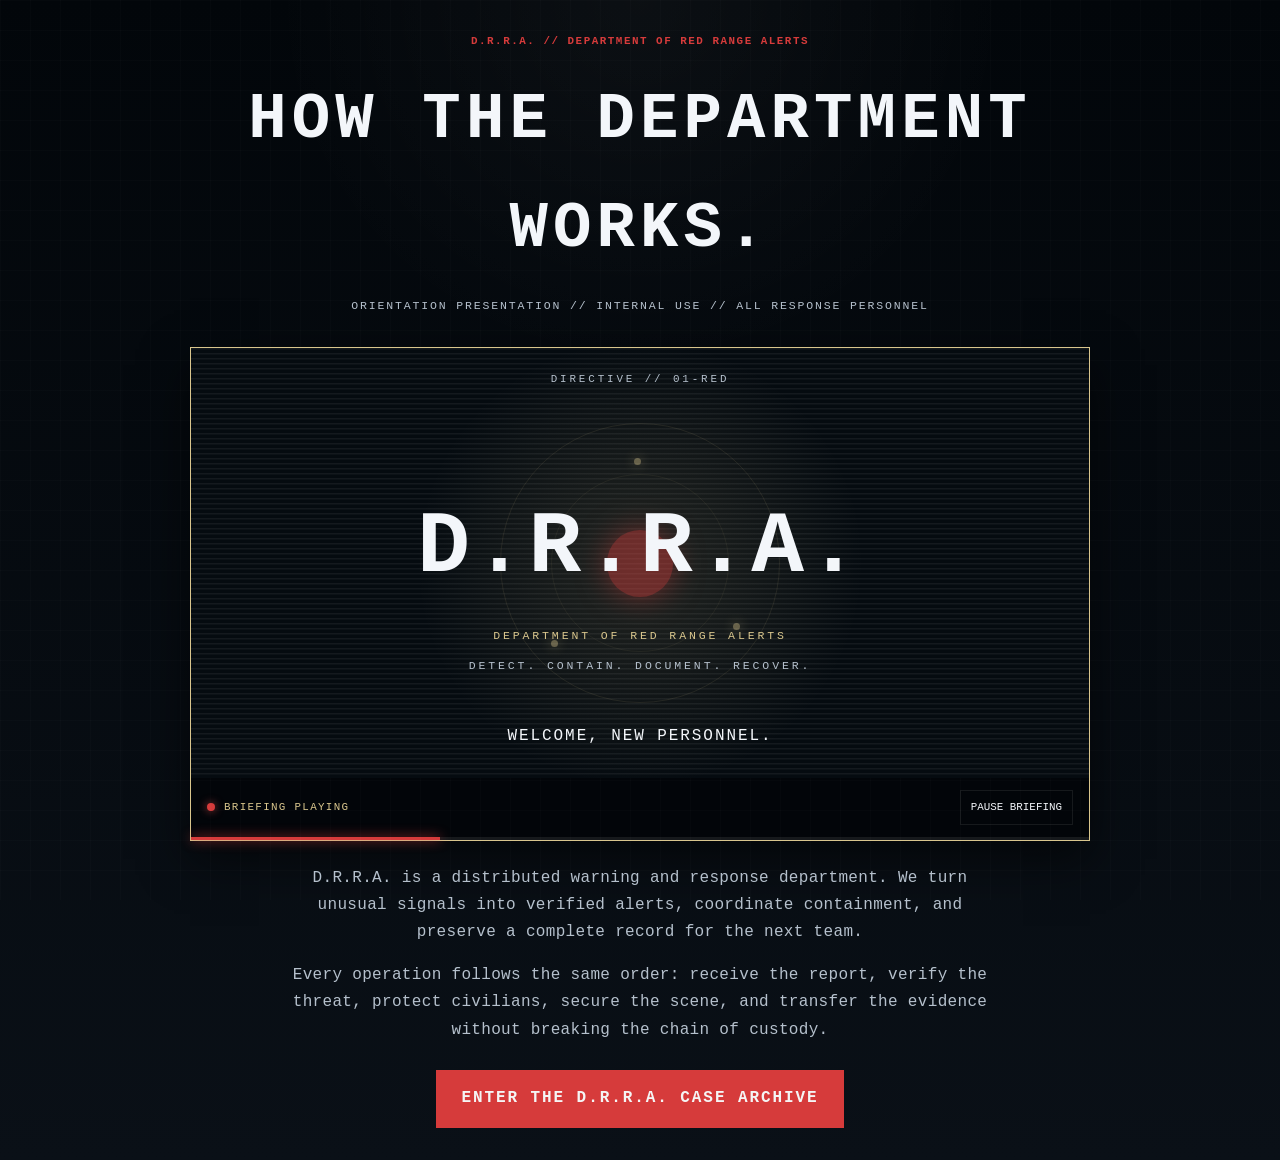
==== commit a416402a: "Refresh compact briefing styles" ====
--- a/welcome.html
+++ b/welcome.html
@@ -4,7 +4,7 @@
     <meta charset="UTF-8" />
     <meta name="viewport" content="width=device-width, initial-scale=1.0" />
     <title>D.R.R.A. // Welcome Briefing</title>
-    <link rel="stylesheet" href="styles.css" />
+    <link rel="stylesheet" href="styles.css?v=compact-steps-2" />
   </head>
   <body class="welcome-page">
     <main class="welcome-shell">
--- a/styles.css
+++ b/styles.css
@@ -1095,12 +1095,12 @@
 }
 
 .video-frame.compact-scene strong {
-  font-size: clamp(1.65rem, 5vw, 3.2rem);
+  font-size: clamp(1.4rem, 3vw, 2.4rem);
 }
 
 .video-frame.compact-scene span:not(.video-corner),
 .video-frame.compact-scene small {
-  font-size: clamp(0.5rem, 1.2vw, 0.62rem);
+  font-size: clamp(0.46rem, 0.85vw, 0.58rem);
   line-height: 1.3;
 }
 
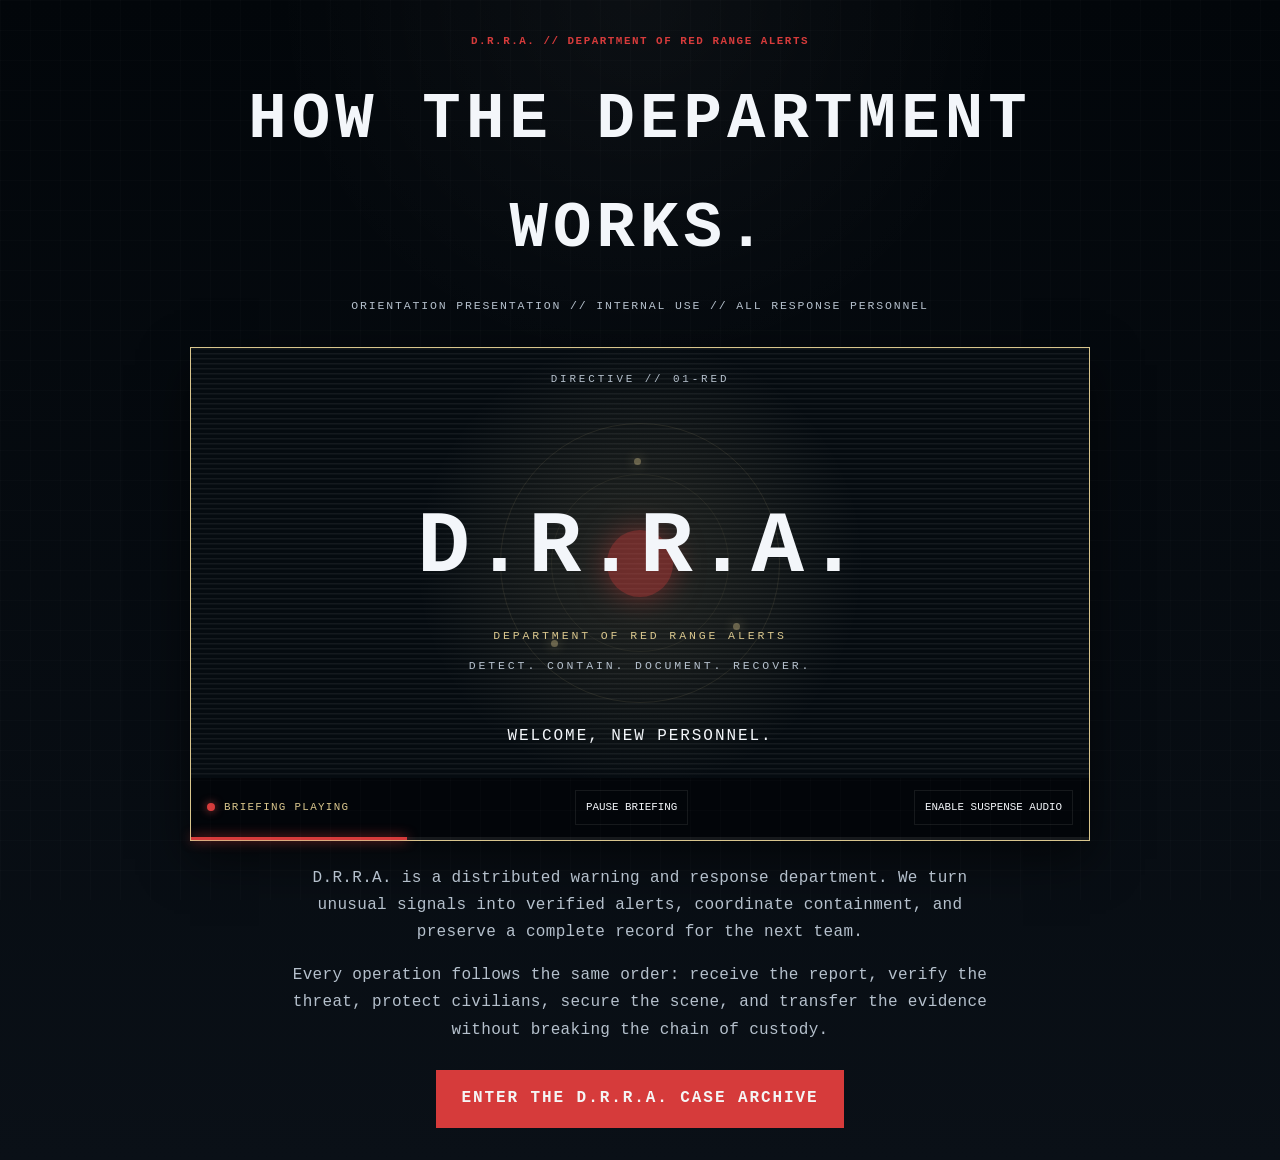
==== commit 77b9d8db: "Add suspense audio controls to both websites" ====
--- a/welcome.html
+++ b/welcome.html
@@ -27,6 +27,7 @@
         <div class="video-controls">
           <span class="video-status" id="videoStatus"><span class="dot"></span>BRIEFING PLAYING</span>
           <button id="videoToggle" type="button">PAUSE BRIEFING</button>
+          <button id="audioToggle" type="button">ENABLE SUSPENSE AUDIO</button>
         </div>
         <div class="video-progress"><span id="videoProgress"></span></div>
       </section>
@@ -47,6 +48,8 @@
       const progress = document.getElementById('videoProgress');
       const toggle = document.getElementById('videoToggle');
       const status = document.getElementById('videoStatus');
+      const audioToggle = document.getElementById('audioToggle');
+      let suspenseAudio = null;
       const scenes = [
         ['D.R.R.A.', 'DEPARTMENT OF RED RANGE ALERTS', 'DETECT. CONTAIN. DOCUMENT. RECOVER.', 'WELCOME, NEW PERSONNEL.'],
         ['01 // INTAKE', 'REPORTS ENTER THROUGH THE RED DESK', 'CALLS, SENSOR FLAGS, AND FIELD NOTES RECEIVE A TIME-STAMPED ID.', 'NO REPORT IS DISCARDED.'],
@@ -68,6 +71,41 @@
         description.textContent = scene[1];
         detail.textContent = scene[2];
         caption.textContent = scene[3];
+      }
+
+      function toggleSuspenseAudio() {
+        if (!suspenseAudio) {
+          const context = new AudioContext();
+          const output = context.createGain();
+          const drone = context.createOscillator();
+          const pulse = context.createOscillator();
+          const pulseGain = context.createGain();
+          drone.type = 'sine';
+          drone.frequency.value = 54;
+          output.gain.value = 0.035;
+          pulse.type = 'triangle';
+          pulse.frequency.value = 108;
+          pulseGain.gain.value = 0;
+          drone.connect(output);
+          pulse.connect(pulseGain);
+          pulseGain.connect(output);
+          drone.start();
+          pulse.start();
+          output.connect(context.destination);
+          suspenseAudio = { output, pulseGain, context, enabled: true };
+          const beat = () => {
+            const now = context.currentTime;
+            pulseGain.gain.setValueAtTime(0, now);
+            pulseGain.gain.linearRampToValueAtTime(0.045, now + 0.08);
+            pulseGain.gain.exponentialRampToValueAtTime(0.001, now + 1.2);
+          };
+          beat();
+          suspenseAudio.beatTimer = window.setInterval(beat, 3600);
+        } else {
+          suspenseAudio.enabled = !suspenseAudio.enabled;
+          suspenseAudio.output.gain.value = suspenseAudio.enabled ? 0.035 : 0;
+        }
+        audioToggle.textContent = suspenseAudio.enabled ? 'MUTE SUSPENSE AUDIO' : 'ENABLE SUSPENSE AUDIO';
       }
 
       function animateBriefing(now) {
@@ -94,6 +132,7 @@
           sceneStartedAt = performance.now();
         }
       });
+      audioToggle.addEventListener('click', toggleSuspenseAudio);
     </script>
   </body>
 </html>
--- a/styles.css
+++ b/styles.css
@@ -151,6 +151,18 @@
   cursor: pointer;
 }
 
+.audio-toggle {
+  margin-top: 12px;
+  border: 1px solid var(--line);
+  background: transparent;
+  color: var(--muted);
+  padding: 8px 12px;
+  font: inherit;
+  font-size: 0.68rem;
+  letter-spacing: 0.1em;
+  cursor: pointer;
+}
+
 .error-message {
   min-height: 24px;
   margin-top: 12px;
@@ -1200,6 +1212,7 @@
   color: var(--gold);
   font-size: 0.68rem;
   letter-spacing: 0.12em;
+  flex-wrap: wrap;
 }
 
 .video-status {
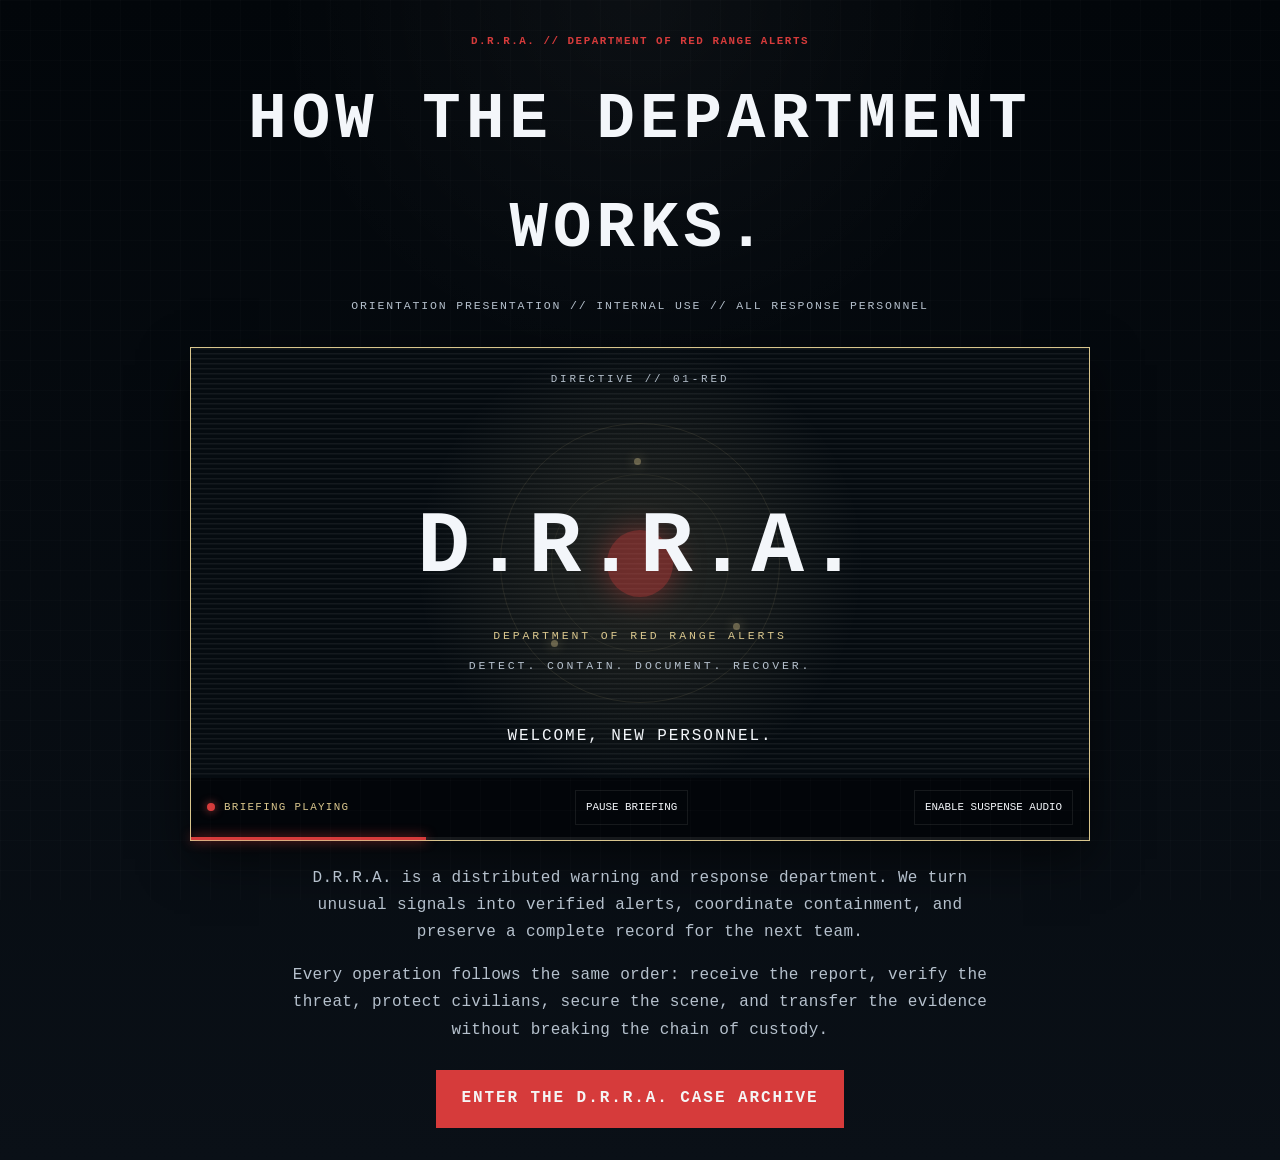
==== commit fc47d809: "Add looping suspense soundtrack" ====
--- a/welcome.html
+++ b/welcome.html
@@ -29,6 +29,7 @@
           <button id="videoToggle" type="button">PAUSE BRIEFING</button>
           <button id="audioToggle" type="button">ENABLE SUSPENSE AUDIO</button>
         </div>
+        <audio id="suspenseTrack" src="suspense-hi-tech.mp3" preload="auto" loop></audio>
         <div class="video-progress"><span id="videoProgress"></span></div>
       </section>
 
@@ -49,7 +50,8 @@
       const toggle = document.getElementById('videoToggle');
       const status = document.getElementById('videoStatus');
       const audioToggle = document.getElementById('audioToggle');
-      let suspenseAudio = null;
+      const suspenseTrack = document.getElementById('suspenseTrack');
+      let audioEnabled = false;
       const scenes = [
         ['D.R.R.A.', 'DEPARTMENT OF RED RANGE ALERTS', 'DETECT. CONTAIN. DOCUMENT. RECOVER.', 'WELCOME, NEW PERSONNEL.'],
         ['01 // INTAKE', 'REPORTS ENTER THROUGH THE RED DESK', 'CALLS, SENSOR FLAGS, AND FIELD NOTES RECEIVE A TIME-STAMPED ID.', 'NO REPORT IS DISCARDED.'],
@@ -73,39 +75,15 @@
         caption.textContent = scene[3];
       }
 
-      function toggleSuspenseAudio() {
-        if (!suspenseAudio) {
-          const context = new AudioContext();
-          const output = context.createGain();
-          const drone = context.createOscillator();
-          const pulse = context.createOscillator();
-          const pulseGain = context.createGain();
-          drone.type = 'sine';
-          drone.frequency.value = 54;
-          output.gain.value = 0.035;
-          pulse.type = 'triangle';
-          pulse.frequency.value = 108;
-          pulseGain.gain.value = 0;
-          drone.connect(output);
-          pulse.connect(pulseGain);
-          pulseGain.connect(output);
-          drone.start();
-          pulse.start();
-          output.connect(context.destination);
-          suspenseAudio = { output, pulseGain, context, enabled: true };
-          const beat = () => {
-            const now = context.currentTime;
-            pulseGain.gain.setValueAtTime(0, now);
-            pulseGain.gain.linearRampToValueAtTime(0.045, now + 0.08);
-            pulseGain.gain.exponentialRampToValueAtTime(0.001, now + 1.2);
-          };
-          beat();
-          suspenseAudio.beatTimer = window.setInterval(beat, 3600);
+      async function toggleSuspenseAudio() {
+        if (audioEnabled) {
+          suspenseTrack.pause();
+          audioEnabled = false;
         } else {
-          suspenseAudio.enabled = !suspenseAudio.enabled;
-          suspenseAudio.output.gain.value = suspenseAudio.enabled ? 0.035 : 0;
+          await suspenseTrack.play();
+          audioEnabled = true;
         }
-        audioToggle.textContent = suspenseAudio.enabled ? 'MUTE SUSPENSE AUDIO' : 'ENABLE SUSPENSE AUDIO';
+        audioToggle.textContent = audioEnabled ? 'MUTE SUSPENSE AUDIO' : 'ENABLE SUSPENSE AUDIO';
       }
 
       function animateBriefing(now) {
